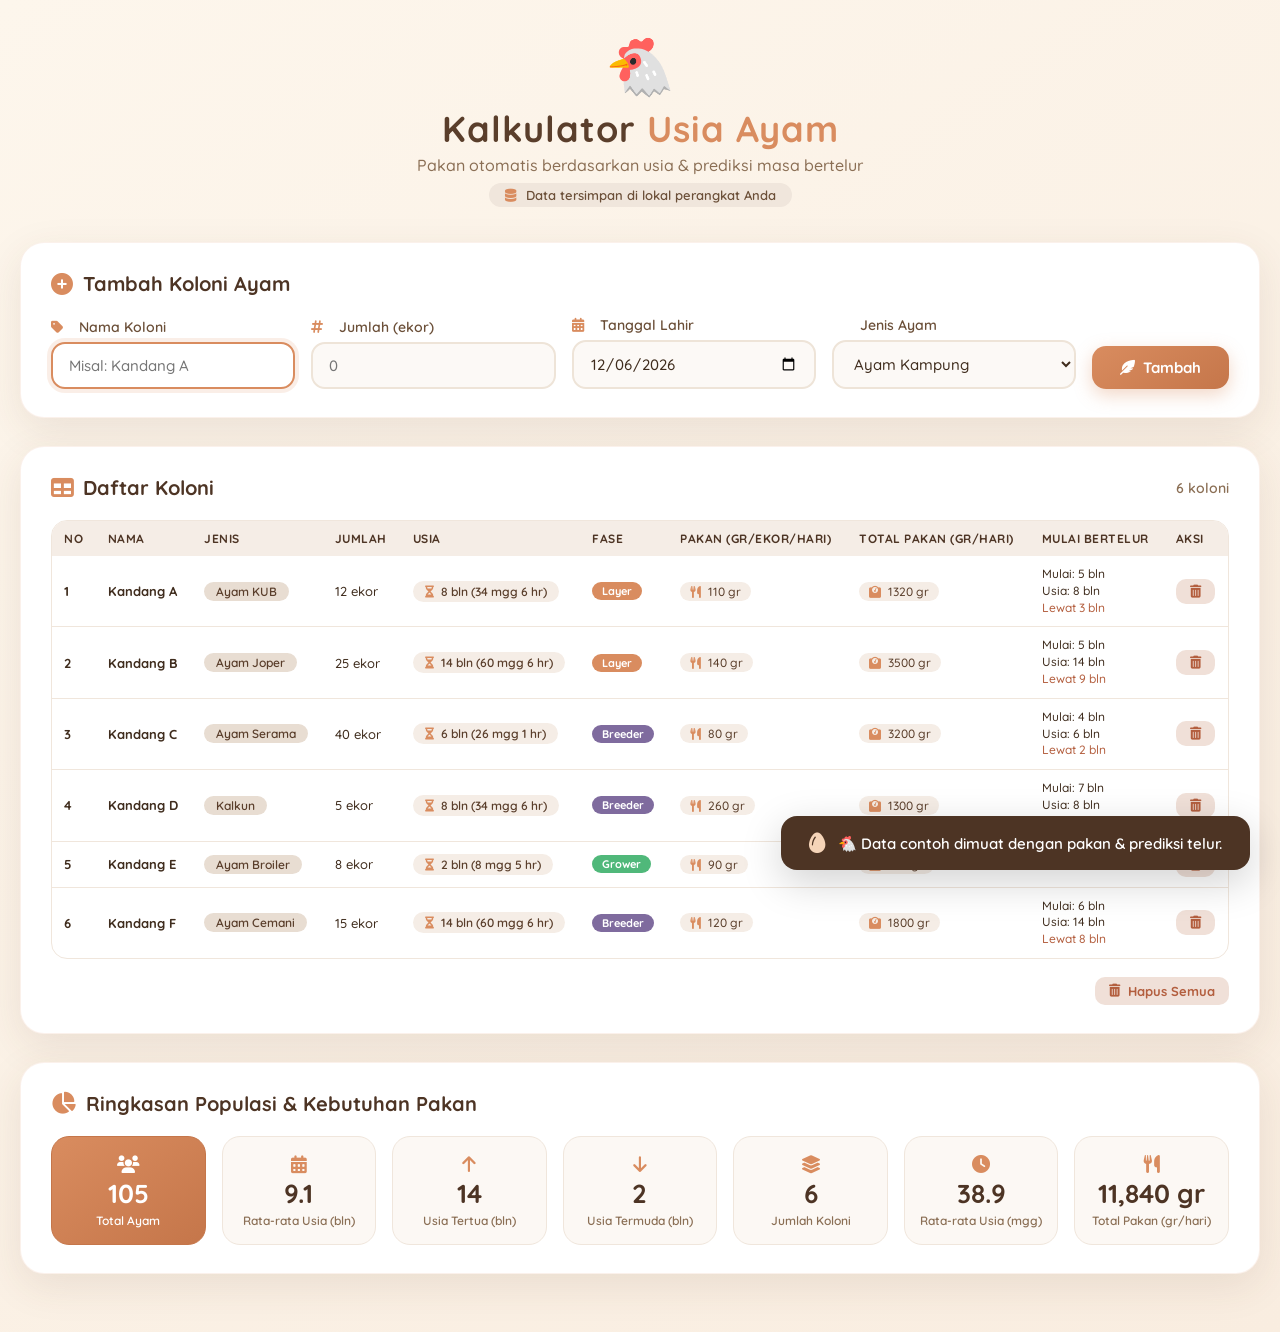
==== apps/chiken-age/index.html @ 086b3f08 "add Chiken Age" ====
<!DOCTYPE html>
<html lang="id">
<head>
    <meta charset="UTF-8" />
    <meta name="viewport" content="width=device-width, initial-scale=1.0" />
    <title>🐔 Kalkulator Usia Ayam + Pakan & Telur</title>

    <!-- Font Awesome Icons -->
    <link rel="stylesheet" href="https://cdnjs.cloudflare.com/ajax/libs/font-awesome/6.0.0-beta3/css/all.min.css" />

    <!-- Google Fonts -->
    <link href="https://fonts.googleapis.com/css2?family=Quicksand:wght@400;500;600;700&display=swap" rel="stylesheet" />

    <style>
        * {
            margin: 0;
            padding: 0;
            box-sizing: border-box;
        }

        body {
            font-family: 'Quicksand', sans-serif;
            background: linear-gradient(145deg, #fdf6ec 0%, #f9ede0 100%);
            min-height: 100vh;
            padding: 30px 20px;
            display: flex;
            justify-content: center;
            align-items: flex-start;
        }

        .app-container {
            max-width: 1400px;
            width: 100%;
        }

        .header {
            text-align: center;
            margin-bottom: 35px;
        }

        .header .icon-big {
            font-size: 56px;
            display: block;
            margin-bottom: 6px;
            animation: float 3s ease-in-out infinite;
        }

        @keyframes float {
            0%, 100% { transform: translateY(0); }
            50% { transform: translateY(-8px); }
        }

        .header h1 {
            font-size: 36px;
            font-weight: 700;
            color: #5a3e2b;
            letter-spacing: 1px;
        }

        .header h1 span {
            color: #d98c5f;
        }

        .header p {
            color: #8b6f55;
            font-size: 16px;
            font-weight: 500;
            margin-top: 4px;
        }

        .storage-badge {
            display: inline-block;
            margin-top: 8px;
            background: #f0e6dc;
            padding: 4px 16px;
            border-radius: 30px;
            font-size: 13px;
            font-weight: 600;
            color: #6b4f38;
        }

        .storage-badge i {
            margin-right: 6px;
            color: #d98c5f;
        }

        .card {
            background: #ffffff;
            border-radius: 24px;
            padding: 28px 30px;
            box-shadow: 0 12px 40px rgba(90, 62, 43, 0.10);
            margin-bottom: 28px;
            border: 1px solid rgba(217, 140, 95, 0.12);
        }

        .card-title {
            font-size: 20px;
            font-weight: 700;
            color: #4d3424;
            display: flex;
            align-items: center;
            gap: 10px;
            margin-bottom: 20px;
        }

        .card-title i {
            color: #d98c5f;
            font-size: 22px;
        }

        .form-grid {
            display: grid;
            grid-template-columns: 1fr 1fr 1fr 1fr auto;
            gap: 16px;
            align-items: end;
        }

        .form-group {
            display: flex;
            flex-direction: column;
            gap: 6px;
        }

        .form-group label {
            font-weight: 600;
            font-size: 14px;
            color: #6b4f38;
        }

        .form-group label i {
            margin-right: 6px;
            color: #d98c5f;
            width: 18px;
        }

        .form-group input,
        .form-group select {
            padding: 12px 16px;
            border-radius: 14px;
            border: 2px solid #eee4d8;
            background: #fcf9f6;
            font-size: 15px;
            font-family: 'Quicksand', sans-serif;
            font-weight: 500;
            color: #3f2c1d;
            transition: all 0.25s ease;
            width: 100%;
            outline: none;
        }

        .form-group input:focus,
        .form-group select:focus {
            border-color: #d98c5f;
            background: #ffffff;
            box-shadow: 0 0 0 4px rgba(217, 140, 95, 0.15);
        }

        .btn {
            padding: 12px 28px;
            border: none;
            border-radius: 14px;
            font-family: 'Quicksand', sans-serif;
            font-weight: 700;
            font-size: 15px;
            cursor: pointer;
            transition: all 0.25s ease;
            display: inline-flex;
            align-items: center;
            justify-content: center;
            gap: 8px;
            white-space: nowrap;
        }

        .btn-primary {
            background: linear-gradient(145deg, #d98c5f, #c5764a);
            color: #fff;
            box-shadow: 0 6px 18px rgba(217, 140, 95, 0.35);
        }

        .btn-primary:hover {
            transform: translateY(-2px);
            box-shadow: 0 10px 28px rgba(217, 140, 95, 0.40);
        }

        .btn-danger {
            background: #f0e0d8;
            color: #b35e3e;
        }

        .btn-danger:hover {
            background: #e8d0c4;
            transform: scale(1.03);
        }

        .btn-sm {
            padding: 6px 14px;
            font-size: 13px;
            border-radius: 10px;
        }

        .table-wrapper {
            overflow-x: auto;
            border-radius: 16px;
            border: 1px solid #f0e6dc;
        }

        table {
            width: 100%;
            border-collapse: collapse;
            font-size: 13px;
        }

        thead {
            background: #f5ede6;
        }

        thead th {
            padding: 10px 12px;
            text-align: left;
            font-weight: 700;
            color: #4d3424;
            font-size: 12px;
            letter-spacing: 0.5px;
            text-transform: uppercase;
        }

        thead th i {
            margin-right: 6px;
            color: #d98c5f;
        }

        tbody td {
            padding: 10px 12px;
            border-bottom: 1px solid #f0e6dc;
            color: #3f2c1d;
            font-weight: 500;
            vertical-align: middle;
        }

        tbody tr:last-child td {
            border-bottom: none;
        }

        tbody tr:hover {
            background: #fcf7f2;
        }

        .badge-age {
            display: inline-block;
            background: #f5ede6;
            padding: 3px 12px;
            border-radius: 30px;
            font-weight: 600;
            font-size: 12px;
            color: #5a3e2b;
        }

        .badge-age i {
            margin-right: 4px;
            color: #d98c5f;
        }

        .badge-type {
            display: inline-block;
            background: #e8ddd2;
            padding: 2px 12px;
            border-radius: 20px;
            font-weight: 600;
            font-size: 12px;
            color: #5a3e2b;
        }

        .info-badge {
            background: #f5ede6;
            padding: 2px 10px;
            border-radius: 20px;
            font-size: 12px;
            color: #5a3e2b;
            display: inline-block;
            white-space: nowrap;
        }

        .info-badge i {
            color: #d98c5f;
            margin-right: 4px;
        }

        .phase-badge {
            display: inline-block;
            padding: 2px 10px;
            border-radius: 20px;
            font-size: 11px;
            font-weight: 700;
            color: #fff;
        }

        .phase-starter { background: #4a90d9; }
        .phase-grower { background: #50b87a; }
        .phase-layer { background: #d98c5f; }
        .phase-finisher { background: #b35e3e; }
        .phase-breeder { background: #7f6b9e; }

        .empty-state {
            text-align: center;
            padding: 40px 20px;
        }

        .empty-state i {
            font-size: 56px;
            color: #dccfc4;
            margin-bottom: 12px;
        }

        .empty-state h3 {
            color: #6b4f38;
            font-weight: 600;
        }

        .empty-state p {
            color: #a58d7a;
            margin-top: 4px;
        }

        .action-btns {
            display: flex;
            gap: 8px;
            flex-wrap: wrap;
        }

        .summary-grid {
            display: grid;
            grid-template-columns: repeat(auto-fit, minmax(150px, 1fr));
            gap: 16px;
            margin-top: 6px;
        }

        .summary-item {
            background: #fcf8f4;
            border-radius: 18px;
            padding: 16px 14px;
            text-align: center;
            border: 1px solid #f0e6dc;
            transition: transform 0.2s ease;
        }

        .summary-item:hover {
            transform: translateY(-3px);
        }

        .summary-item .number {
            font-size: 26px;
            font-weight: 800;
            color: #4d3424;
            line-height: 1.2;
        }

        .summary-item .label {
            font-size: 12px;
            font-weight: 600;
            color: #8b6f55;
            margin-top: 4px;
        }

        .summary-item .icon {
            font-size: 18px;
            color: #d98c5f;
            display: block;
            margin-bottom: 2px;
        }

        .summary-item.highlight {
            background: linear-gradient(145deg, #d98c5f, #c5764a);
            border-color: #c5764a;
        }

        .summary-item.highlight .number,
        .summary-item.highlight .label,
        .summary-item.highlight .icon {
            color: #fff;
        }

        .toast {
            position: fixed;
            bottom: 30px;
            right: 30px;
            background: #4d3424;
            color: #fff;
            padding: 16px 28px;
            border-radius: 16px;
            font-weight: 600;
            font-size: 15px;
            box-shadow: 0 12px 40px rgba(0, 0, 0, 0.18);
            display: flex;
            align-items: center;
            gap: 12px;
            transform: translateY(80px);
            opacity: 0;
            transition: all 0.4s ease;
            z-index: 999;
        }

        .toast.show {
            transform: translateY(0);
            opacity: 1;
        }

        .toast i {
            font-size: 22px;
            color: #f5d4b8;
        }

        /* Responsive */
        @media (max-width: 992px) {
            .form-grid {
                grid-template-columns: 1fr 1fr 1fr;
            }
            .form-grid .btn {
                grid-column: span 3;
            }
        }

        @media (max-width: 720px) {
            .form-grid {
                grid-template-columns: 1fr 1fr;
            }
            .form-grid .btn {
                grid-column: span 2;
            }
            .header h1 {
                font-size: 28px;
            }
            .card {
                padding: 20px 18px;
            }
        }

        @media (max-width: 520px) {
            .form-grid {
                grid-template-columns: 1fr;
            }
            .form-grid .btn {
                grid-column: span 1;
            }
            .summary-grid {
                grid-template-columns: 1fr 1fr;
            }
            .header h1 {
                font-size: 24px;
            }
            table {
                font-size: 11px;
            }
            thead th,
            tbody td {
                padding: 6px 8px;
            }
        }
    </style>
</head>
<body>

    <div class="app-container">
        <div class="header">
            <span class="icon-big">🐔</span>
            <h1>Kalkulator <span>Usia Ayam</span></h1>
            <p>Pakan otomatis berdasarkan usia &amp; prediksi masa bertelur</p>
            <div class="storage-badge">
                <i class="fas fa-database"></i> Data tersimpan di lokal perangkat Anda
            </div>
        </div>

        <div class="card">
            <div class="card-title">
                <i class="fas fa-plus-circle"></i> Tambah Koloni Ayam
            </div>
            <form id="chickenForm" class="form-grid">
                <div class="form-group">
                    <label><i class="fas fa-tag"></i> Nama Koloni</label>
                    <input type="text" id="nameInput" placeholder="Misal: Kandang A" required />
                </div>
                <div class="form-group">
                    <label><i class="fas fa-hashtag"></i> Jumlah (ekor)</label>
                    <input type="number" id="qtyInput" placeholder="0" min="1" required />
                </div>
                <div class="form-group">
                    <label><i class="fas fa-calendar-alt"></i> Tanggal Lahir</label>
                    <input type="date" id="birthDateInput" required />
                </div>
                <div class="form-group">
                    <label><i class="fas fa-hen"></i> Jenis Ayam</label>
                    <select id="typeSelect" required></select>
                </div>
                <button type="submit" class="btn btn-primary">
                    <i class="fas fa-feather-alt"></i> Tambah
                </button>
            </form>
        </div>

        <div class="card">
            <div class="card-title">
                <i class="fas fa-table"></i> Daftar Koloni
                <span style="margin-left:auto;font-size:14px;font-weight:600;color:#8b6f55;" id="colonyCount">0 koloni</span>
            </div>
            <div class="table-wrapper">
                <table>
                    <thead>
                        <tr>
                            <th>No</th>
                            <th>Nama</th>
                            <th>Jenis</th>
                            <th>Jumlah</th>
                            <th>Usia</th>
                            <th>Fase</th>
                            <th>Pakan (gr/ekor/hari)</th>
                            <th>Total Pakan (gr/hari)</th>
                            <th>Mulai Bertelur</th>
                            <th>Aksi</th>
                        </tr>
                    </thead>
                    <tbody id="tableBody"></tbody>
                </table>
            </div>
            <div style="margin-top:18px;display:flex;justify-content:flex-end;">
                <button id="clearAllBtn" class="btn btn-danger btn-sm">
                    <i class="fas fa-trash-alt"></i> Hapus Semua
                </button>
            </div>
        </div>

        <div class="card">
            <div class="card-title">
                <i class="fas fa-chart-pie"></i> Ringkasan Populasi &amp; Kebutuhan Pakan
            </div>
            <div class="summary-grid" id="summaryGrid"></div>
        </div>
    </div>

    <div id="toast" class="toast">
        <i class="fas fa-check-circle"></i>
        <span id="toastMessage">Berhasil!</span>
    </div>

    <script>
        // ============================================================
        //  DATA JENIS AYAM dengan jadwal pakan berdasarkan usia (bulan)
        // ============================================================
        const chickenTypes = [{
            id: 'kampung',
            name: 'Ayam Kampung',
            startLaying: 6,
            feedSchedule: [
                { maxAge: 1, feed: 30, phase: 'Starter', phaseClass: 'starter' },
                { maxAge: 2, feed: 50, phase: 'Grower I', phaseClass: 'grower' },
                { maxAge: 4, feed: 70, phase: 'Grower II', phaseClass: 'grower' },
                { maxAge: Infinity, feed: 100, phase: 'Layer', phaseClass: 'layer' }
            ]
        }, {
            id: 'petelur',
            name: 'Ayam Petelur',
            startLaying: 5,
            feedSchedule: [
                { maxAge: 1, feed: 35, phase: 'Starter', phaseClass: 'starter' },
                { maxAge: 2, feed: 55, phase: 'Grower I', phaseClass: 'grower' },
                { maxAge: 4, feed: 80, phase: 'Grower II', phaseClass: 'grower' },
                { maxAge: Infinity, feed: 120, phase: 'Layer', phaseClass: 'layer' }
            ]
        }, {
            id: 'broiler',
            name: 'Ayam Broiler',
            startLaying: null,
            feedSchedule: [
                { maxAge: 1, feed: 50, phase: 'Starter', phaseClass: 'starter' },
                { maxAge: 2, feed: 90, phase: 'Grower', phaseClass: 'grower' },
                { maxAge: 3, feed: 130, phase: 'Finisher I', phaseClass: 'finisher' },
                { maxAge: Infinity, feed: 160, phase: 'Finisher II', phaseClass: 'finisher' }
            ]
        }, {
            id: 'arab',
            name: 'Ayam Arab',
            startLaying: 5,
            feedSchedule: [
                { maxAge: 1, feed: 30, phase: 'Starter', phaseClass: 'starter' },
                { maxAge: 2, feed: 50, phase: 'Grower I', phaseClass: 'grower' },
                { maxAge: 4, feed: 70, phase: 'Grower II', phaseClass: 'grower' },
                { maxAge: Infinity, feed: 110, phase: 'Layer', phaseClass: 'layer' }
            ]
        }, {
            id: 'bangkok',
            name: 'Ayam Bangkok',
            startLaying: 6,
            feedSchedule: [
                { maxAge: 1, feed: 35, phase: 'Starter', phaseClass: 'starter' },
                { maxAge: 2, feed: 60, phase: 'Grower I', phaseClass: 'grower' },
                { maxAge: 4, feed: 85, phase: 'Grower II', phaseClass: 'grower' },
                { maxAge: Infinity, feed: 130, phase: 'Breeder', phaseClass: 'breeder' }
            ]
        }, {
            id: 'kub',
            name: 'Ayam KUB',
            startLaying: 5,
            feedSchedule: [
                { maxAge: 1, feed: 30, phase: 'Starter', phaseClass: 'starter' },
                { maxAge: 2, feed: 50, phase: 'Grower I', phaseClass: 'grower' },
                { maxAge: 4, feed: 70, phase: 'Grower II', phaseClass: 'grower' },
                { maxAge: Infinity, feed: 110, phase: 'Layer', phaseClass: 'layer' }
            ]
        }, {
            id: 'joper',
            name: 'Ayam Joper',
            startLaying: 5,
            feedSchedule: [
                { maxAge: 1, feed: 45, phase: 'Starter', phaseClass: 'starter' },
                { maxAge: 2, feed: 75, phase: 'Grower I', phaseClass: 'grower' },
                { maxAge: 3, feed: 110, phase: 'Grower II', phaseClass: 'grower' },
                { maxAge: Infinity, feed: 140, phase: 'Layer', phaseClass: 'layer' }
            ]
        }, {
            id: 'serama',
            name: 'Ayam Serama',
            startLaying: 4,
            feedSchedule: [
                { maxAge: 1, feed: 20, phase: 'Starter', phaseClass: 'starter' },
                { maxAge: 2, feed: 35, phase: 'Grower I', phaseClass: 'grower' },
                { maxAge: 4, feed: 50, phase: 'Grower II', phaseClass: 'grower' },
                { maxAge: Infinity, feed: 80, phase: 'Breeder', phaseClass: 'breeder' }
            ]
        }, {
            id: 'kalkun',
            name: 'Kalkun',
            startLaying: 7,
            feedSchedule: [
                { maxAge: 1, feed: 60, phase: 'Starter', phaseClass: 'starter' },
                { maxAge: 2, feed: 100, phase: 'Grower I', phaseClass: 'grower' },
                { maxAge: 4, feed: 160, phase: 'Grower II', phaseClass: 'grower' },
                { maxAge: 6, feed: 220, phase: 'Finisher', phaseClass: 'finisher' },
                { maxAge: Infinity, feed: 260, phase: 'Breeder', phaseClass: 'breeder' }
            ]
        }, {
            id: 'cemani',
            name: 'Ayam Cemani',
            startLaying: 6,
            feedSchedule: [
                { maxAge: 1, feed: 35, phase: 'Starter', phaseClass: 'starter' },
                { maxAge: 2, feed: 55, phase: 'Grower I', phaseClass: 'grower' },
                { maxAge: 4, feed: 80, phase: 'Grower II', phaseClass: 'grower' },
                { maxAge: Infinity, feed: 120, phase: 'Breeder', phaseClass: 'breeder' }
            ]
        }, {
            id: 'ketawa',
            name: 'Ayam Ketawa',
            startLaying: 6,
            feedSchedule: [
                { maxAge: 1, feed: 30, phase: 'Starter', phaseClass: 'starter' },
                { maxAge: 2, feed: 50, phase: 'Grower I', phaseClass: 'grower' },
                { maxAge: 4, feed: 70, phase: 'Grower II', phaseClass: 'grower' },
                { maxAge: Infinity, feed: 100, phase: 'Layer', phaseClass: 'layer' }
            ]
        }, {
            id: 'poland',
            name: 'Ayam Poland',
            startLaying: 5,
            feedSchedule: [
                { maxAge: 1, feed: 30, phase: 'Starter', phaseClass: 'starter' },
                { maxAge: 2, feed: 50, phase: 'Grower I', phaseClass: 'grower' },
                { maxAge: 4, feed: 70, phase: 'Grower II', phaseClass: 'grower' },
                { maxAge: Infinity, feed: 110, phase: 'Layer', phaseClass: 'layer' }
            ]
        }, {
            id: 'brahma',
            name: 'Ayam Brahma',
            startLaying: 6,
            feedSchedule: [
                { maxAge: 1, feed: 40, phase: 'Starter', phaseClass: 'starter' },
                { maxAge: 2, feed: 70, phase: 'Grower I', phaseClass: 'grower' },
                { maxAge: 4, feed: 110, phase: 'Grower II', phaseClass: 'grower' },
                { maxAge: Infinity, feed: 180, phase: 'Breeder', phaseClass: 'breeder' }
            ]
        }, {
            id: 'cochin',
            name: 'Ayam Cochin',
            startLaying: 6,
            feedSchedule: [
                { maxAge: 1, feed: 40, phase: 'Starter', phaseClass: 'starter' },
                { maxAge: 2, feed: 65, phase: 'Grower I', phaseClass: 'grower' },
                { maxAge: 4, feed: 100, phase: 'Grower II', phaseClass: 'grower' },
                { maxAge: Infinity, feed: 160, phase: 'Breeder', phaseClass: 'breeder' }
            ]
        }, {
            id: 'sussex',
            name: 'Ayam Sussex',
            startLaying: 5,
            feedSchedule: [
                { maxAge: 1, feed: 35, phase: 'Starter', phaseClass: 'starter' },
                { maxAge: 2, feed: 55, phase: 'Grower I', phaseClass: 'grower' },
                { maxAge: 4, feed: 80, phase: 'Grower II', phaseClass: 'grower' },
                { maxAge: Infinity, feed: 130, phase: 'Layer', phaseClass: 'layer' }
            ]
        }];

        // ============================================================
        //  FUNGSI PAKAN BERDASARKAN USIA
        // ============================================================
        function getFeedForAge(typeId, ageMonths) {
            const type = chickenTypes.find(t => t.id === typeId);
            if (!type) return { feed: 0, phase: '-', phaseClass: 'starter' };
            const schedule = type.feedSchedule;
            for (const stage of schedule) {
                if (ageMonths <= stage.maxAge) {
                    return { feed: stage.feed, phase: stage.phase, phaseClass: stage.phaseClass };
                }
            }
            const last = schedule[schedule.length - 1];
            return { feed: last.feed, phase: last.phase, phaseClass: last.phaseClass };
        }

        // ============================================================
        //  DATA UTAMA
        // ============================================================
        let chickens = [];
        let nextId = 1;
        const STORAGE_KEY = 'chickenData';

        const form = document.getElementById('chickenForm');
        const nameInput = document.getElementById('nameInput');
        const qtyInput = document.getElementById('qtyInput');
        const birthDateInput = document.getElementById('birthDateInput');
        const typeSelect = document.getElementById('typeSelect');
        const tableBody = document.getElementById('tableBody');
        const colonyCount = document.getElementById('colonyCount');
        const summaryGrid = document.getElementById('summaryGrid');
        const clearAllBtn = document.getElementById('clearAllBtn');
        const toast = document.getElementById('toast');
        const toastMessage = document.getElementById('toastMessage');
        let toastTimer = null;

        function saveData() {
            localStorage.setItem(STORAGE_KEY, JSON.stringify({ chickens, nextId }));
        }

        function loadData() {
            const stored = localStorage.getItem(STORAGE_KEY);
            if (stored) {
                try {
                    const parsed = JSON.parse(stored);
                    chickens = parsed.chickens || [];
                    nextId = parsed.nextId || 1;
                    return true;
                } catch (e) { return false; }
            }
            return false;
        }

        function calculateAge(birthDate) {
            const now = new Date();
            const birth = new Date(birthDate);
            birth.setHours(0, 0, 0, 0);
            const today = new Date(now.getFullYear(), now.getMonth(), now.getDate());
            let years = today.getFullYear() - birth.getFullYear();
            let months = today.getMonth() - birth.getMonth();
            let days = today.getDate() - birth.getDate();
            if (days < 0) { months--; const prevMonth = new Date(today.getFullYear(), today.getMonth() - 1, birth.getDate());
                days = Math.floor((today - prevMonth) / (1000 * 60 * 60 * 24)); }
            if (months < 0) { years--; months += 12; }
            const totalMonths = years * 12 + months;
            const totalDays = Math.floor((today - birth) / (1000 * 60 * 60 * 24));
            const weeks = Math.floor(totalDays / 7);
            const remainingDays = totalDays % 7;
            return {
                years,
                months,
                days,
                totalMonths,
                weeks,
                remainingDays,
                totalDays,
                display: `${totalMonths} bln (${weeks} mgg${remainingDays > 0 ? ` ${remainingDays} hr` : ''})`
            };
        }

        // ============================================================
        //  RENDER
        // ============================================================
        function render() {
            if (chickens.length === 0) {
                tableBody.innerHTML = `
                    <tr>
                        <td colspan="10">
                            <div class="empty-state">
                                <i class="fas fa-egg"></i>
                                <h3>Belum ada data koloni</h3>
                                <p>Tambahkan koloni ayam pertama Anda!</p>
                            </div>
                        </td>
                    </tr>
                `;
            } else {
                let html = '';
                chickens.forEach((c, idx) => {
                    const age = calculateAge(c.birthDate);
                    const type = chickenTypes.find(t => t.id === c.typeId) || chickenTypes[0];
                    const feedInfo = getFeedForAge(c.typeId, age.totalMonths);
                    const feedPerEkor = feedInfo.feed;
                    const totalFeed = feedPerEkor * c.qty;

                    // Informasi bertelur
                    let layingInfo = '';
                    if (type.startLaying !== null) {
                        const diff = type.startLaying - age.totalMonths;
                        if (diff > 0) {
                            layingInfo = `Mulai: ${type.startLaying} bln<br>Usia: ${age.totalMonths} bln<br><strong>${diff} bln lagi</strong>`;
                        } else if (diff === 0) {
                            layingInfo = `Mulai: ${type.startLaying} bln<br>Usia: ${age.totalMonths} bln<br><span style="color:#50b87a;">✅ Sudah bertelur</span>`;
                        } else {
                            layingInfo = `Mulai: ${type.startLaying} bln<br>Usia: ${age.totalMonths} bln<br><span style="color:#b35e3e;">Lewat ${Math.abs(diff)} bln</span>`;
                        }
                    } else {
                        layingInfo = 'Tidak bertelur';
                    }

                    html += `
                        <tr>
                            <td><strong>${idx + 1}</strong></td>
                            <td><strong>${escapeHtml(c.name)}</strong></td>
                            <td><span class="badge-type">${type.name}</span></td>
                            <td>${c.qty} ekor</td>
                            <td><span class="badge-age"><i class="fas fa-hourglass-half"></i> ${age.display}</span></td>
                            <td><span class="phase-badge phase-${feedInfo.phaseClass}">${feedInfo.phase}</span></td>
                            <td><span class="info-badge"><i class="fas fa-utensils"></i> ${feedPerEkor} gr</span></td>
                            <td><span class="info-badge"><i class="fas fa-weight"></i> ${totalFeed} gr</span></td>
                            <td style="font-size:12px; line-height:1.4;">${layingInfo}</td>
                            <td>
                                <div class="action-btns">
                                    <button class="btn btn-danger btn-sm" onclick="deleteChicken(${c.id})">
                                        <i class="fas fa-trash-alt"></i>
                                    </button>
                                </div>
                            </td>
                        </tr>
                    `;
                });
                tableBody.innerHTML = html;
            }

            colonyCount.textContent = `${chickens.length} koloni`;
            renderSummary();

            form.reset();
            typeSelect.value = 'kampung';
            const todayStr = new Date().toISOString().split('T')[0];
            birthDateInput.value = todayStr;
            nameInput.focus();
        }

        // ============================================================
        //  SUMMARY
        // ============================================================
        function renderSummary() {
            const totalChickens = chickens.reduce((sum, c) => sum + c.qty, 0);
            let totalAgeMonths = 0;
            let allAges = [];
            chickens.forEach(c => {
                const age = calculateAge(c.birthDate);
                const ageMonths = age.totalMonths;
                totalAgeMonths += ageMonths * c.qty;
                allAges.push(ageMonths);
            });
            const avgAge = totalChickens > 0 ? (totalAgeMonths / totalChickens) : 0;
            const oldest = allAges.length > 0 ? Math.max(...allAges) : 0;
            const youngest = allAges.length > 0 ? Math.min(...allAges) : 0;
            let totalWeeks = 0;
            chickens.forEach(c => {
                const age = calculateAge(c.birthDate);
                totalWeeks += age.weeks * c.qty;
            });
            const avgWeeks = totalChickens > 0 ? (totalWeeks / totalChickens) : 0;

            let totalFeed = 0;
            chickens.forEach(c => {
                const age = calculateAge(c.birthDate);
                const feedInfo = getFeedForAge(c.typeId, age.totalMonths);
                totalFeed += feedInfo.feed * c.qty;
            });

            summaryGrid.innerHTML = `
                <div class="summary-item highlight">
                    <span class="icon"><i class="fas fa-users"></i></span>
                    <div class="number">${totalChickens}</div>
                    <div class="label">Total Ayam</div>
                </div>
                <div class="summary-item">
                    <span class="icon"><i class="fas fa-calendar-alt"></i></span>
                    <div class="number">${avgAge.toFixed(1)}</div>
                    <div class="label">Rata-rata Usia (bln)</div>
                </div>
                <div class="summary-item">
                    <span class="icon"><i class="fas fa-arrow-up"></i></span>
                    <div class="number">${oldest}</div>
                    <div class="label">Usia Tertua (bln)</div>
                </div>
                <div class="summary-item">
                    <span class="icon"><i class="fas fa-arrow-down"></i></span>
                    <div class="number">${youngest}</div>
                    <div class="label">Usia Termuda (bln)</div>
                </div>
                <div class="summary-item">
                    <span class="icon"><i class="fas fa-layer-group"></i></span>
                    <div class="number">${chickens.length}</div>
                    <div class="label">Jumlah Koloni</div>
                </div>
                <div class="summary-item">
                    <span class="icon"><i class="fas fa-clock"></i></span>
                    <div class="number">${avgWeeks.toFixed(1)}</div>
                    <div class="label">Rata-rata Usia (mgg)</div>
                </div>
                <div class="summary-item">
                    <span class="icon"><i class="fas fa-utensils"></i></span>
                    <div class="number">${totalFeed.toLocaleString()} gr</div>
                    <div class="label">Total Pakan (gr/hari)</div>
                </div>
            `;
        }

        // ============================================================
        //  CRUD
        // ============================================================
        function addChicken(name, qty, birthDate, typeId) {
            chickens.push({
                id: nextId++,
                name: name.trim(),
                qty: parseInt(qty, 10),
                birthDate: birthDate,
                typeId: typeId,
            });
            saveData();
            render();
            showToast(`✅ "${name.trim()}" berhasil ditambahkan!`, 'fa-check-circle');
        }

        function deleteChicken(id) {
            const index = chickens.findIndex(c => c.id === id);
            if (index !== -1) {
                const removed = chickens[index];
                chickens.splice(index, 1);
                saveData();
                render();
                showToast(`🗑️ "${removed.name}" dihapus`, 'fa-trash-alt');
            }
        }

        function clearAll() {
            if (chickens.length === 0) {
                showToast('ℹ️ Tidak ada data untuk dihapus', 'fa-info-circle');
                return;
            }
            if (confirm('⚠️ Yakin ingin menghapus SEMUA data koloni?')) {
                chickens = [];
                nextId = 1;
                saveData();
                render();
                showToast('🧹 Semua data telah dihapus', 'fa-broom');
            }
        }

        function escapeHtml(str) {
            const div = document.createElement('div');
            div.textContent = str;
            return div.innerHTML;
        }

        function showToast(msg, icon = 'fa-check-circle') {
            toastMessage.textContent = msg;
            toast.querySelector('i').className = `fas ${icon}`;
            toast.classList.add('show');
            clearTimeout(toastTimer);
            toastTimer = setTimeout(() => {
                toast.classList.remove('show');
            }, 2800);
        }

        // ============================================================
        //  INIT SELECT
        // ============================================================
        function populateTypeSelect() {
            typeSelect.innerHTML = '';
            chickenTypes.forEach(type => {
                const opt = document.createElement('option');
                opt.value = type.id;
                opt.textContent = type.name;
                typeSelect.appendChild(opt);
            });
        }

        // ============================================================
        //  EVENT LISTENERS
        // ============================================================
        form.addEventListener('submit', (e) => {
            e.preventDefault();
            const name = nameInput.value.trim();
            const qty = qtyInput.value.trim();
            const birthDate = birthDateInput.value;
            const typeId = typeSelect.value;

            if (!name) { showToast('⚠️ Nama koloni harus diisi!', 'fa-exclamation-triangle');
                nameInput.focus(); return; }
            if (!qty || parseInt(qty, 10) < 1) { showToast('⚠️ Jumlah ayam minimal 1 ekor!', 'fa-exclamation-triangle');
                qtyInput.focus(); return; }
            if (!birthDate) { showToast('⚠️ Pilih tanggal lahir!', 'fa-exclamation-triangle');
                birthDateInput.focus(); return; }

            const today = new Date();
            today.setHours(0, 0, 0, 0);
            const birth = new Date(birthDate);
            birth.setHours(0, 0, 0, 0);
            if (birth > today) { showToast('⚠️ Tanggal lahir tidak boleh di masa depan!', 'fa-exclamation-triangle');
                birthDateInput.focus(); return; }

            addChicken(name, qty, birthDate, typeId);
        });

        clearAllBtn.addEventListener('click', clearAll);

        document.addEventListener('keydown', (e) => {
            if (e.key === 'Escape') {
                form.reset();
                nameInput.focus();
                showToast('🧽 Form dibersihkan', 'fa-eraser');
            }
        });

        // ============================================================
        //  INIT
        // ============================================================
        (function init() {
            populateTypeSelect();
            const hasData = loadData();

            if (!hasData || chickens.length === 0) {
                const today = new Date();
                const d1 = new Date(today); d1.setMonth(today.getMonth() - 8);
                const d2 = new Date(today); d2.setMonth(today.getMonth() - 14);
                const d3 = new Date(today); d3.setMonth(today.getMonth() - 6);
                const d4 = new Date(today); d4.setMonth(today.getMonth() - 2);

                const sampleData = [
                    { name: 'Kandang A', qty: 12, birthDate: d1, typeId: 'kub' },
                    { name: 'Kandang B', qty: 25, birthDate: d2, typeId: 'joper' },
                    { name: 'Kandang C', qty: 40, birthDate: d3, typeId: 'serama' },
                    { name: 'Kandang D', qty: 5, birthDate: d1, typeId: 'kalkun' },
                    { name: 'Kandang E', qty: 8, birthDate: d4, typeId: 'broiler' },
                    { name: 'Kandang F', qty: 15, birthDate: d2, typeId: 'cemani' },
                ];

                sampleData.forEach(d => {
                    const dateStr = d.birthDate.toISOString().split('T')[0];
                    chickens.push({
                        id: nextId++,
                        name: d.name,
                        qty: d.qty,
                        birthDate: dateStr,
                        typeId: d.typeId,
                    });
                });
                saveData();
                showToast('🐔 Data contoh dimuat dengan pakan & prediksi telur.', 'fa-egg');
            } else {
                showToast('📂 Data berhasil dimuat dari penyimpanan lokal.', 'fa-database');
            }

            const todayStr = new Date().toISOString().split('T')[0];
            birthDateInput.value = todayStr;
            typeSelect.value = 'kampung';
            render();
        })();
    </script>
</body>
</html>
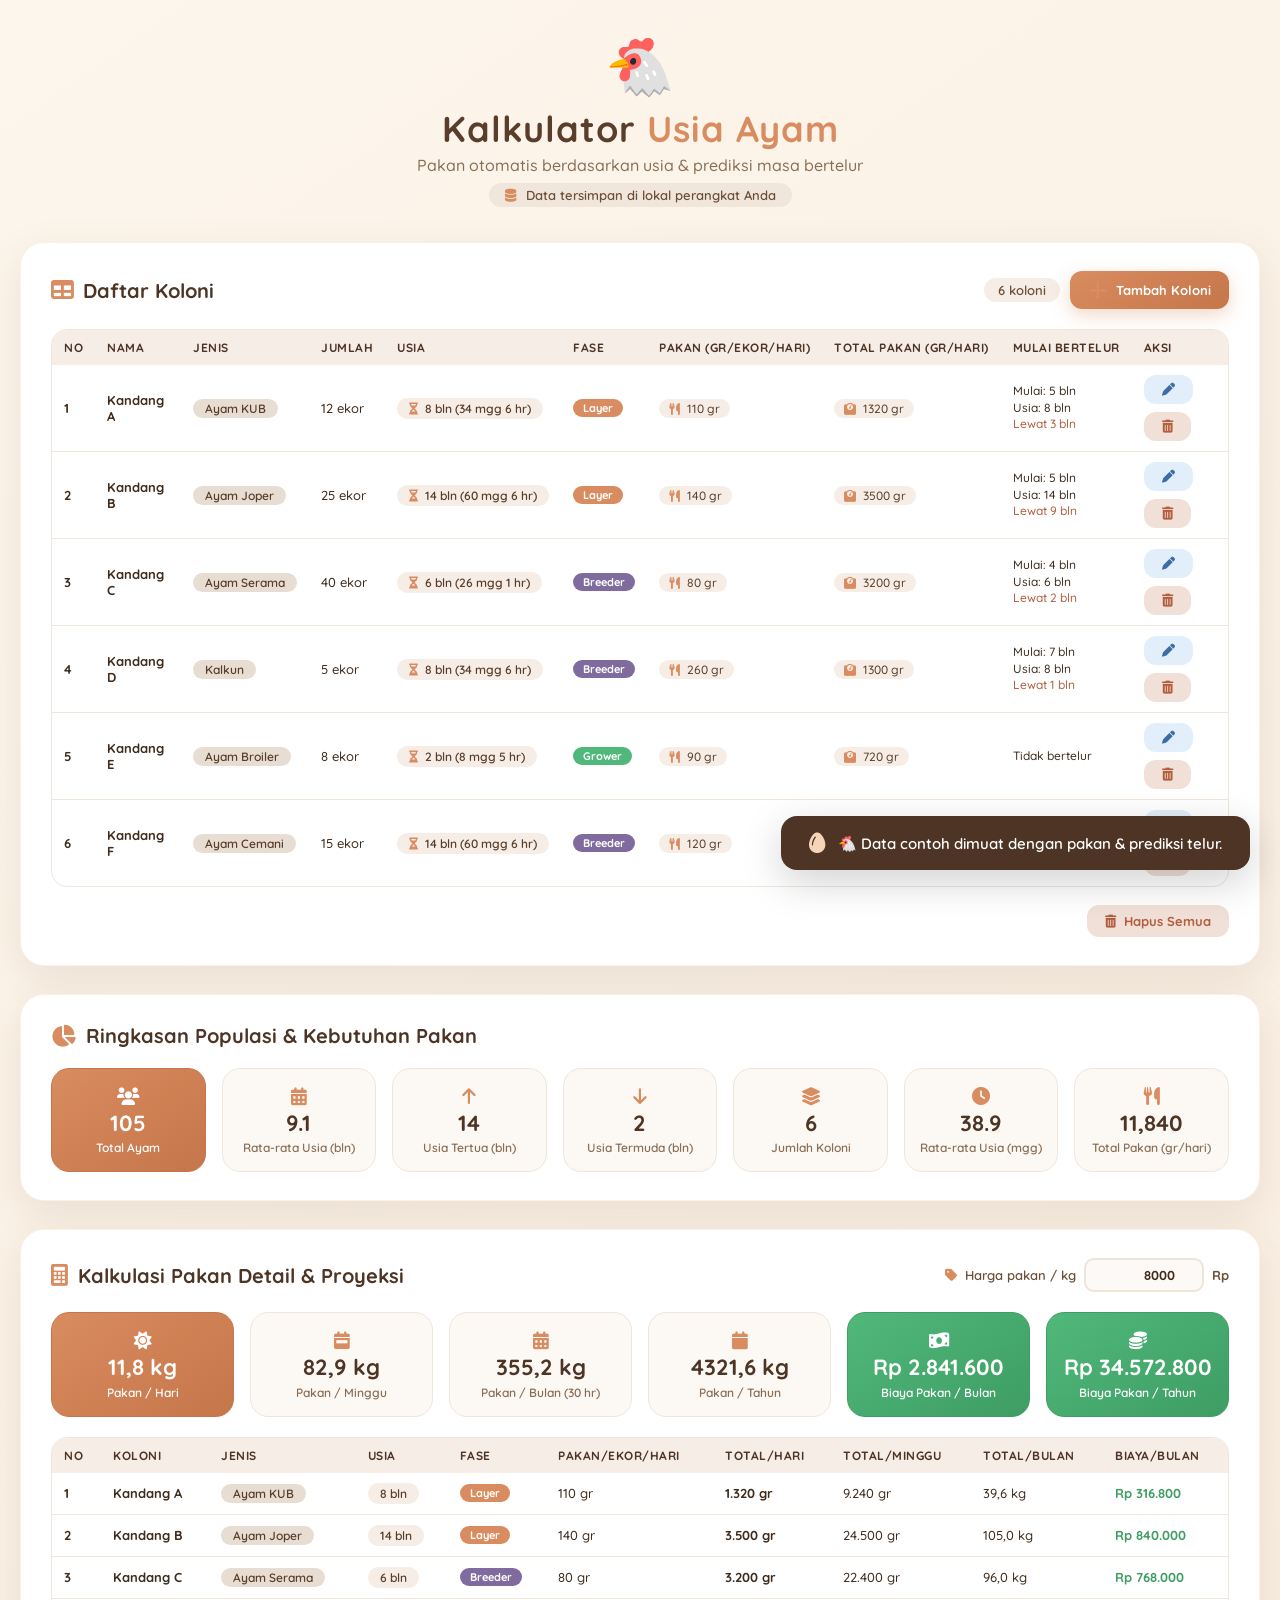
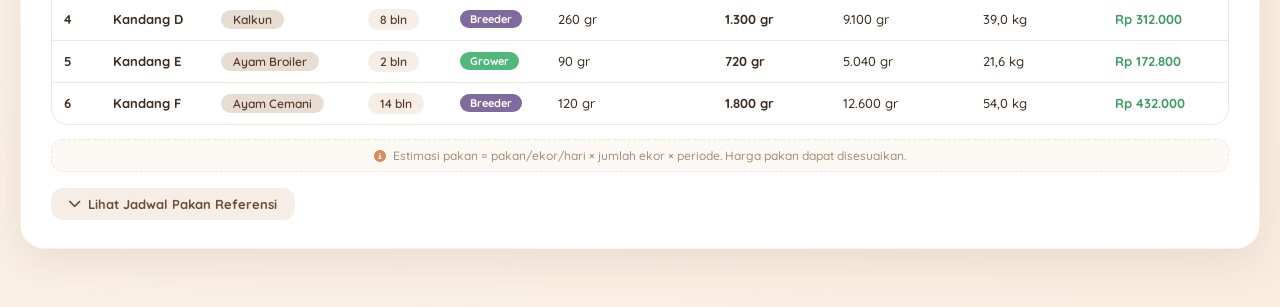
==== commit d781f6d3: "add edit fiture on chiken-age" ====
--- a/apps/chiken-age/index.html
+++ b/apps/chiken-age/index.html
@@ -101,6 +101,7 @@
             align-items: center;
             gap: 10px;
             margin-bottom: 20px;
+            flex-wrap: wrap;
         }
 
         .card-title i {
@@ -108,11 +109,21 @@
             font-size: 22px;
         }
 
+        .count-badge {
+            font-size: 13px;
+            font-weight: 600;
+            color: #6b4f38;
+            background: #f5ede6;
+            padding: 4px 14px;
+            border-radius: 30px;
+            margin-left: auto;
+        }
+
+        /* ============ FORM ============ */
         .form-grid {
             display: grid;
-            grid-template-columns: 1fr 1fr 1fr 1fr auto;
+            grid-template-columns: 1fr 1fr;
             gap: 16px;
-            align-items: end;
         }
 
         .form-group {
@@ -155,6 +166,7 @@
             box-shadow: 0 0 0 4px rgba(217, 140, 95, 0.15);
         }
 
+        /* ============ BUTTONS ============ */
         .btn {
             padding: 12px 28px;
             border: none;
@@ -182,6 +194,15 @@
             box-shadow: 0 10px 28px rgba(217, 140, 95, 0.40);
         }
 
+        .btn-ghost {
+            background: #f5ede6;
+            color: #6b4f38;
+        }
+
+        .btn-ghost:hover {
+            background: #ece0d5;
+        }
+
         .btn-danger {
             background: #f0e0d8;
             color: #b35e3e;
@@ -192,12 +213,202 @@
             transform: scale(1.03);
         }
 
+        .btn-edit {
+            background: #e3eefb;
+            color: #3b6ea5;
+        }
+
+        .btn-edit:hover {
+            background: #d0e2f5;
+            transform: scale(1.03);
+        }
+
         .btn-sm {
-            padding: 6px 14px;
+            padding: 8px 18px;
             font-size: 13px;
+            border-radius: 12px;
+        }
+
+        /* ============ FEED PRICE INPUT ============ */
+        .feed-price-wrapper {
+            display: flex;
+            align-items: center;
+            gap: 8px;
+            margin-left: auto;
+            flex-wrap: wrap;
+        }
+
+        .feed-price-wrapper label {
+            font-size: 13px;
+            font-weight: 600;
+            color: #6b4f38;
+            white-space: nowrap;
+        }
+
+        .feed-price-wrapper label i {
+            color: #d98c5f;
+            margin-right: 4px;
+            font-size: 14px;
+        }
+
+        .feed-price-wrapper input {
+            width: 120px;
+            padding: 7px 12px;
             border-radius: 10px;
-        }
-
+            border: 2px solid #eee4d8;
+            background: #fcf9f6;
+            font-family: 'Quicksand', sans-serif;
+            font-weight: 700;
+            color: #3f2c1d;
+            outline: none;
+            font-size: 13px;
+            transition: all 0.25s ease;
+            text-align: right;
+        }
+
+        .feed-price-wrapper input:focus {
+            border-color: #d98c5f;
+            background: #fff;
+            box-shadow: 0 0 0 3px rgba(217, 140, 95, 0.12);
+        }
+
+        .feed-price-wrapper span {
+            font-size: 13px;
+            font-weight: 700;
+            color: #6b4f38;
+        }
+
+        /* ============ MODAL ============ */
+        .modal-overlay {
+            position: fixed;
+            inset: 0;
+            background: rgba(77, 52, 36, 0.45);
+            backdrop-filter: blur(4px);
+            -webkit-backdrop-filter: blur(4px);
+            display: flex;
+            align-items: center;
+            justify-content: center;
+            padding: 20px;
+            opacity: 0;
+            visibility: hidden;
+            transition: opacity 0.3s ease, visibility 0.3s ease;
+            z-index: 900;
+            overflow-y: auto;
+        }
+
+        .modal-overlay.show {
+            opacity: 1;
+            visibility: visible;
+        }
+
+        .modal {
+            background: #ffffff;
+            border-radius: 26px;
+            padding: 28px 30px 26px;
+            width: 100%;
+            max-width: 640px;
+            box-shadow: 0 28px 70px rgba(90, 62, 43, 0.30);
+            border: 1px solid rgba(217, 140, 95, 0.14);
+            transform: translateY(24px) scale(0.96);
+            transition: transform 0.32s cubic-bezier(0.34, 1.4, 0.64, 1);
+            max-height: 92vh;
+            overflow-y: auto;
+            margin: auto;
+        }
+
+        .modal-overlay.show .modal {
+            transform: translateY(0) scale(1);
+        }
+
+        .modal-header {
+            display: flex;
+            align-items: center;
+            gap: 12px;
+            margin-bottom: 22px;
+        }
+
+        .modal-header .modal-icon {
+            width: 46px;
+            height: 46px;
+            border-radius: 15px;
+            background: linear-gradient(145deg, #d98c5f, #c5764a);
+            color: #fff;
+            display: flex;
+            align-items: center;
+            justify-content: center;
+            font-size: 20px;
+            box-shadow: 0 6px 18px rgba(217, 140, 95, 0.35);
+            flex-shrink: 0;
+            transition: background 0.3s ease, box-shadow 0.3s ease;
+        }
+
+        .modal-header .modal-icon.edit-mode {
+            background: linear-gradient(145deg, #3b6ea5, #2e5a8a);
+            box-shadow: 0 6px 18px rgba(59, 110, 165, 0.35);
+        }
+
+        .modal-header h2 {
+            font-size: 20px;
+            font-weight: 700;
+            color: #4d3424;
+            line-height: 1.2;
+        }
+
+        .modal-header p {
+            font-size: 13px;
+            font-weight: 500;
+            color: #a58d7a;
+            margin-top: 2px;
+        }
+
+        .modal-close {
+            margin-left: auto;
+            width: 38px;
+            height: 38px;
+            border-radius: 50%;
+            border: none;
+            background: #f5ede6;
+            color: #8b6f55;
+            font-size: 15px;
+            cursor: pointer;
+            transition: all 0.25s ease;
+            display: flex;
+            align-items: center;
+            justify-content: center;
+            flex-shrink: 0;
+        }
+
+        .modal-close:hover {
+            background: #e8d0c4;
+            color: #b35e3e;
+            transform: rotate(90deg);
+        }
+
+        .modal-actions {
+            display: flex;
+            gap: 12px;
+            justify-content: flex-end;
+            margin-top: 24px;
+            padding-top: 20px;
+            border-top: 1px solid #f0e6dc;
+        }
+
+        .modal-actions .btn {
+            min-width: 120px;
+        }
+
+        .btn-save {
+            background: linear-gradient(145deg, #3b6ea5, #2e5a8a);
+            color: #fff;
+            box-shadow: 0 6px 18px rgba(59, 110, 165, 0.35);
+        }
+
+        .btn-save:hover {
+            transform: translateY(-2px);
+            box-shadow: 0 10px 28px rgba(59, 110, 165, 0.40);
+        }
+
+        /* ============ TABLE ============ */
         .table-wrapper {
             overflow-x: auto;
             border-radius: 16px;
@@ -222,6 +433,7 @@
             font-size: 12px;
             letter-spacing: 0.5px;
             text-transform: uppercase;
+            white-space: nowrap;
         }
 
         thead th i {
@@ -253,6 +465,7 @@
             font-weight: 600;
             font-size: 12px;
             color: #5a3e2b;
+            white-space: nowrap;
         }
 
         .badge-age i {
@@ -268,6 +481,7 @@
             font-weight: 600;
             font-size: 12px;
             color: #5a3e2b;
+            white-space: nowrap;
         }
 
         .info-badge {
@@ -292,6 +506,7 @@
             font-size: 11px;
             font-weight: 700;
             color: #fff;
+            white-space: nowrap;
         }
 
         .phase-starter { background: #4a90d9; }
@@ -327,6 +542,38 @@
             flex-wrap: wrap;
         }
 
+        .card-footer {
+            margin-top: 18px;
+            display: flex;
+            justify-content: flex-end;
+        }
+
+        .feed-note {
+            margin-top: 14px;
+            font-size: 12px;
+            font-weight: 500;
+            color: #a58d7a;
+            text-align: center;
+            padding: 8px 12px;
+            background: #fcf8f4;
+            border-radius: 12px;
+            border: 1px dashed #f0e6dc;
+        }
+
+        .feed-note i {
+            color: #d98c5f;
+            margin-right: 4px;
+        }
+
+        .schedule-toggle {
+            margin-top: 16px;
+        }
+
+        .schedule-toggle i {
+            transition: transform 0.3s ease;
+        }
+
+        /* ============ SUMMARY ============ */
         .summary-grid {
             display: grid;
             grid-template-columns: repeat(auto-fit, minmax(150px, 1fr));
@@ -348,7 +595,7 @@
         }
 
         .summary-item .number {
-            font-size: 26px;
+            font-size: 22px;
             font-weight: 800;
             color: #4d3424;
             line-height: 1.2;
@@ -379,6 +626,18 @@
             color: #fff;
         }
 
+        .summary-item.cost {
+            background: linear-gradient(145deg, #50b87a, #3e9d63);
+            border-color: #3e9d63;
+        }
+
+        .summary-item.cost .number,
+        .summary-item.cost .label,
+        .summary-item.cost .icon {
+            color: #fff;
+        }
+
+        /* ============ TOAST ============ */
         .toast {
             position: fixed;
             bottom: 30px;
@@ -397,6 +656,7 @@
             opacity: 0;
             transition: all 0.4s ease;
             z-index: 999;
+            max-width: calc(100vw - 40px);
         }
 
         .toast.show {
@@ -409,37 +669,36 @@
             color: #f5d4b8;
         }
 
-        /* Responsive */
+        /* ============ RESPONSIVE ============ */
         @media (max-width: 992px) {
-            .form-grid {
-                grid-template-columns: 1fr 1fr 1fr;
-            }
-            .form-grid .btn {
-                grid-column: span 3;
+            .feed-price-wrapper {
+                margin-left: 0;
+                width: 100%;
             }
         }
 
         @media (max-width: 720px) {
-            .form-grid {
-                grid-template-columns: 1fr 1fr;
-            }
-            .form-grid .btn {
-                grid-column: span 2;
-            }
             .header h1 {
                 font-size: 28px;
             }
             .card {
                 padding: 20px 18px;
             }
+            .modal {
+                padding: 22px 20px;
+            }
+            .count-badge {
+                order: 3;
+                margin-left: 0;
+            }
         }
 
         @media (max-width: 520px) {
+            body {
+                padding: 20px 12px;
+            }
             .form-grid {
                 grid-template-columns: 1fr;
-            }
-            .form-grid .btn {
-                grid-column: span 1;
             }
             .summary-grid {
                 grid-template-columns: 1fr 1fr;
@@ -453,6 +712,29 @@
             thead th,
             tbody td {
                 padding: 6px 8px;
+            }
+            .modal-actions {
+                flex-direction: column-reverse;
+            }
+            .modal-actions .btn {
+                width: 100%;
+            }
+            .toast {
+                left: 20px;
+                right: 20px;
+                bottom: 20px;
+                font-size: 14px;
+                padding: 14px 20px;
+            }
+            .feed-price-wrapper {
+                flex-wrap: wrap;
+            }
+            .feed-price-wrapper input {
+                width: 100%;
+                flex: 1 1 80px;
+            }
+            .summary-item .number {
+                font-size: 18px;
             }
         }
     </style>
@@ -469,38 +751,16 @@
             </div>
         </div>
 
-        <div class="card">
-            <div class="card-title">
-                <i class="fas fa-plus-circle"></i> Tambah Koloni Ayam
-            </div>
-            <form id="chickenForm" class="form-grid">
-                <div class="form-group">
-                    <label><i class="fas fa-tag"></i> Nama Koloni</label>
-                    <input type="text" id="nameInput" placeholder="Misal: Kandang A" required />
-                </div>
-                <div class="form-group">
-                    <label><i class="fas fa-hashtag"></i> Jumlah (ekor)</label>
-                    <input type="number" id="qtyInput" placeholder="0" min="1" required />
-                </div>
-                <div class="form-group">
-                    <label><i class="fas fa-calendar-alt"></i> Tanggal Lahir</label>
-                    <input type="date" id="birthDateInput" required />
-                </div>
-                <div class="form-group">
-                    <label><i class="fas fa-hen"></i> Jenis Ayam</label>
-                    <select id="typeSelect" required></select>
-                </div>
-                <button type="submit" class="btn btn-primary">
-                    <i class="fas fa-feather-alt"></i> Tambah
-                </button>
-            </form>
-        </div>
-
+        <!-- ============ DAFTAR KOLONI ============ -->
         <div class="card">
             <div class="card-title">
                 <i class="fas fa-table"></i> Daftar Koloni
-                <span style="margin-left:auto;font-size:14px;font-weight:600;color:#8b6f55;" id="colonyCount">0 koloni</span>
+                <span class="count-badge" id="colonyCount">0 koloni</span>
+                <button type="button" class="btn btn-primary btn-sm" id="openModalBtn">
+                    <i class="fas fa-plus"></i> Tambah Koloni
+                </button>
             </div>
+
             <div class="table-wrapper">
                 <table>
                     <thead>
@@ -520,18 +780,127 @@
                     <tbody id="tableBody"></tbody>
                 </table>
             </div>
-            <div style="margin-top:18px;display:flex;justify-content:flex-end;">
+
+            <div class="card-footer">
                 <button id="clearAllBtn" class="btn btn-danger btn-sm">
                     <i class="fas fa-trash-alt"></i> Hapus Semua
                 </button>
             </div>
         </div>
 
+        <!-- ============ RINGKASAN ============ -->
         <div class="card">
             <div class="card-title">
                 <i class="fas fa-chart-pie"></i> Ringkasan Populasi &amp; Kebutuhan Pakan
             </div>
             <div class="summary-grid" id="summaryGrid"></div>
+        </div>
+
+        <!-- ============ KALKULASI PAKAN DETAIL ============ -->
+        <div class="card">
+            <div class="card-title">
+                <i class="fas fa-calculator"></i> Kalkulasi Pakan Detail &amp; Proyeksi
+                <div class="feed-price-wrapper">
+                    <label for="feedPriceInput"><i class="fas fa-tag"></i> Harga pakan / kg</label>
+                    <input type="number" id="feedPriceInput" value="8000" min="0" step="500" />
+                    <span>Rp</span>
+                </div>
+            </div>
+
+            <div class="summary-grid" id="feedProjectionGrid"></div>
+
+            <div class="table-wrapper" style="margin-top: 20px;">
+                <table>
+                    <thead>
+                        <tr>
+                            <th>No</th>
+                            <th>Koloni</th>
+                            <th>Jenis</th>
+                            <th>Usia</th>
+                            <th>Fase</th>
+                            <th>Pakan/ekor/hari</th>
+                            <th>Total/hari</th>
+                            <th>Total/minggu</th>
+                            <th>Total/bulan</th>
+                            <th>Biaya/bulan</th>
+                        </tr>
+                    </thead>
+                    <tbody id="feedDetailBody"></tbody>
+                </table>
+            </div>
+
+            <div class="feed-note">
+                <i class="fas fa-info-circle"></i>
+                Estimasi pakan = pakan/ekor/hari × jumlah ekor × periode. Harga pakan dapat disesuaikan.
+            </div>
+
+            <!-- Referensi Jadwal Pakan -->
+            <div>
+                <button type="button" class="btn btn-ghost btn-sm schedule-toggle" id="toggleScheduleBtn">
+                    <i class="fas fa-chevron-down"></i> <span>Lihat Jadwal Pakan Referensi</span>
+                </button>
+                <div id="scheduleReference" style="display: none; margin-top: 16px;">
+                    <div class="table-wrapper">
+                        <table>
+                            <thead>
+                                <tr>
+                                    <th>Jenis Ayam</th>
+                                    <th>Fase &amp; Usia</th>
+                                    <th>Pakan (gr/ekor/hari)</th>
+                                    <th>Mulai Bertelur</th>
+                                </tr>
+                            </thead>
+                            <tbody id="scheduleReferenceBody"></tbody>
+                        </table>
+                    </div>
+                </div>
+            </div>
+        </div>
+    </div>
+
+    <!-- ============ MODAL TAMBAH / EDIT KOLONI ============ -->
+    <div class="modal-overlay" id="modalOverlay" aria-hidden="true">
+        <div class="modal" role="dialog" aria-modal="true" aria-labelledby="modalTitle">
+            <div class="modal-header">
+                <div class="modal-icon" id="modalIcon"><i class="fas fa-feather-alt" id="modalIconInner"></i></div>
+                <div>
+                    <h2 id="modalTitle">Tambah Koloni Ayam</h2>
+                    <p id="modalSubtitle">Isi data koloni untuk menghitung pakan &amp; prediksi telur</p>
+                </div>
+                <button type="button" class="modal-close" id="closeModalBtn" aria-label="Tutup">
+                    <i class="fas fa-times"></i>
+                </button>
+            </div>
+
+            <form id="chickenForm">
+                <div class="form-grid">
+                    <div class="form-group">
+                        <label for="nameInput"><i class="fas fa-tag"></i> Nama Koloni</label>
+                        <input type="text" id="nameInput" placeholder="Misal: Kandang A" required />
+                    </div>
+                    <div class="form-group">
+                        <label for="qtyInput"><i class="fas fa-hashtag"></i> Jumlah (ekor)</label>
+                        <input type="number" id="qtyInput" placeholder="0" min="1" required />
+                    </div>
+                    <div class="form-group">
+                        <label for="birthDateInput"><i class="fas fa-calendar-alt"></i> Tanggal Lahir</label>
+                        <input type="date" id="birthDateInput" required />
+                    </div>
+                    <div class="form-group">
+                        <label for="typeSelect"><i class="fas fa-dove"></i> Jenis Ayam</label>
+                        <select id="typeSelect" required></select>
+                    </div>
+                </div>
+
+                <div class="modal-actions">
+                    <button type="button" class="btn btn-ghost" id="cancelBtn">
+                        <i class="fas fa-times"></i> Batal
+                    </button>
+                    <button type="submit" class="btn btn-primary" id="submitBtn">
+                        <i class="fas fa-plus" id="submitIcon"></i> <span id="submitText">Tambah Koloni</span>
+                    </button>
+                </div>
+            </form>
         </div>
     </div>
 
@@ -714,11 +1083,36 @@
         }
 
         // ============================================================
+        //  FORMAT HELPERS
+        // ============================================================
+        function formatNumber(num) {
+            return Math.round(num).toLocaleString('id-ID');
+        }
+
+        function formatWeight(grams) {
+            if (grams >= 1000) {
+                return (grams / 1000).toFixed(1).replace('.', ',') + ' kg';
+            }
+            return formatNumber(grams) + ' gr';
+        }
+
+        function formatRupiah(amount) {
+            return 'Rp ' + Math.round(amount).toLocaleString('id-ID');
+        }
+
+        function getFeedPrice() {
+            const val = parseFloat(document.getElementById('feedPriceInput').value);
+            return isNaN(val) || val < 0 ? 0 : val;
+        }
+
+        // ============================================================
         //  DATA UTAMA
         // ============================================================
         let chickens = [];
         let nextId = 1;
+        let editingId = null;
         const STORAGE_KEY = 'chickenData';
+        const PRICE_KEY = 'feedPrice';
 
         const form = document.getElementById('chickenForm');
         const nameInput = document.getElementById('nameInput');
@@ -731,6 +1125,27 @@
         const clearAllBtn = document.getElementById('clearAllBtn');
         const toast = document.getElementById('toast');
         const toastMessage = document.getElementById('toastMessage');
+
+        const modalOverlay = document.getElementById('modalOverlay');
+        const openModalBtn = document.getElementById('openModalBtn');
+        const closeModalBtn = document.getElementById('closeModalBtn');
+        const cancelBtn = document.getElementById('cancelBtn');
+
+        const modalTitle = document.getElementById('modalTitle');
+        const modalSubtitle = document.getElementById('modalSubtitle');
+        const modalIcon = document.getElementById('modalIcon');
+        const modalIconInner = document.getElementById('modalIconInner');
+        const submitBtn = document.getElementById('submitBtn');
+        const submitIcon = document.getElementById('submitIcon');
+        const submitText = document.getElementById('submitText');
+
+        const feedProjectionGrid = document.getElementById('feedProjectionGrid');
+        const feedDetailBody = document.getElementById('feedDetailBody');
+        const feedPriceInput = document.getElementById('feedPriceInput');
+        const toggleScheduleBtn = document.getElementById('toggleScheduleBtn');
+        const scheduleReference = document.getElementById('scheduleReference');
+        const scheduleReferenceBody = document.getElementById('scheduleReferenceBody');
+
         let toastTimer = null;
 
         function saveData() {
@@ -748,6 +1163,17 @@
                 } catch (e) { return false; }
             }
             return false;
+        }
+
+        function loadFeedPrice() {
+            const stored = localStorage.getItem(PRICE_KEY);
+            if (stored !== null) {
+                feedPriceInput.value = stored;
+            }
+        }
+
+        function saveFeedPrice() {
+            localStorage.setItem(PRICE_KEY, feedPriceInput.value);
         }
 
         function calculateAge(birthDate) {
@@ -777,8 +1203,82 @@
             };
         }
 
-        // ============================================================
-        //  RENDER
+        function todayString() {
+            return new Date().toISOString().split('T')[0];
+        }
+
+        // ============================================================
+        //  MODAL — TAMBAH / EDIT
+        // ============================================================
+        function setModalMode(mode) {
+            if (mode === 'edit') {
+                modalTitle.textContent = 'Edit Koloni Ayam';
+                modalSubtitle.textContent = 'Perbarui data koloni yang sudah ada';
+                modalIcon.classList.add('edit-mode');
+                modalIconInner.className = 'fas fa-pen';
+                submitBtn.classList.remove('btn-primary');
+                submitBtn.classList.add('btn-save');
+                submitIcon.className = 'fas fa-save';
+                submitText.textContent = 'Simpan Perubahan';
+            } else {
+                modalTitle.textContent = 'Tambah Koloni Ayam';
+                modalSubtitle.textContent = 'Isi data koloni untuk menghitung pakan & prediksi telur';
+                modalIcon.classList.remove('edit-mode');
+                modalIconInner.className = 'fas fa-feather-alt';
+                submitBtn.classList.remove('btn-save');
+                submitBtn.classList.add('btn-primary');
+                submitIcon.className = 'fas fa-plus';
+                submitText.textContent = 'Tambah Koloni';
+            }
+        }
+
+        function openAddModal() {
+            editingId = null;
+            setModalMode('add');
+            form.reset();
+            typeSelect.value = 'kampung';
+            birthDateInput.value = todayString();
+
+            modalOverlay.classList.add('show');
+            modalOverlay.setAttribute('aria-hidden', 'false');
+            document.body.style.overflow = 'hidden';
+
+            setTimeout(() => nameInput.focus(), 120);
+        }
+
+        function openEditModal(id) {
+            const colony = chickens.find(c => c.id === id);
+            if (!colony) return;
+
+            editingId = id;
+            setModalMode('edit');
+
+            nameInput.value = colony.name;
+            qtyInput.value = colony.qty;
+            birthDateInput.value = colony.birthDate;
+            typeSelect.value = colony.typeId;
+
+            modalOverlay.classList.add('show');
+            modalOverlay.setAttribute('aria-hidden', 'false');
+            document.body.style.overflow = 'hidden';
+
+            setTimeout(() => {
+                nameInput.focus();
+                nameInput.select();
+            }, 120);
+        }
+
+        function closeModal() {
+            modalOverlay.classList.remove('show');
+            modalOverlay.setAttribute('aria-hidden', 'true');
+            document.body.style.overflow = '';
+            editingId = null;
+
+            setTimeout(() => setModalMode('add'), 300);
+        }
+
+        // ============================================================
+        //  RENDER — DAFTAR KOLONI
         // ============================================================
         function render() {
             if (chickens.length === 0) {
@@ -788,7 +1288,7 @@
                             <div class="empty-state">
                                 <i class="fas fa-egg"></i>
                                 <h3>Belum ada data koloni</h3>
-                                <p>Tambahkan koloni ayam pertama Anda!</p>
+                                <p>Klik tombol "Tambah Koloni" untuk memulai!</p>
                             </div>
                         </td>
                     </tr>
@@ -802,7 +1302,6 @@
                     const feedPerEkor = feedInfo.feed;
                     const totalFeed = feedPerEkor * c.qty;
 
-                    // Informasi bertelur
                     let layingInfo = '';
                     if (type.startLaying !== null) {
                         const diff = type.startLaying - age.totalMonths;
@@ -830,7 +1329,10 @@
                             <td style="font-size:12px; line-height:1.4;">${layingInfo}</td>
                             <td>
                                 <div class="action-btns">
-                                    <button class="btn btn-danger btn-sm" onclick="deleteChicken(${c.id})">
+                                    <button class="btn btn-edit btn-sm" onclick="openEditModal(${c.id})" title="Edit">
+                                        <i class="fas fa-pen"></i>
+                                    </button>
+                                    <button class="btn btn-danger btn-sm" onclick="deleteChicken(${c.id})" title="Hapus">
                                         <i class="fas fa-trash-alt"></i>
                                     </button>
                                 </div>
@@ -843,16 +1345,11 @@
 
             colonyCount.textContent = `${chickens.length} koloni`;
             renderSummary();
-
-            form.reset();
-            typeSelect.value = 'kampung';
-            const todayStr = new Date().toISOString().split('T')[0];
-            birthDateInput.value = todayStr;
-            nameInput.focus();
-        }
-
-        // ============================================================
-        //  SUMMARY
+            renderFeedDetail();
+        }
+
+        // ============================================================
+        //  RENDER — SUMMARY
         // ============================================================
         function renderSummary() {
             const totalChickens = chickens.reduce((sum, c) => sum + c.qty, 0);
@@ -914,10 +1411,162 @@
                 </div>
                 <div class="summary-item">
                     <span class="icon"><i class="fas fa-utensils"></i></span>
-                    <div class="number">${totalFeed.toLocaleString()} gr</div>
+                    <div class="number">${totalFeed.toLocaleString()}</div>
                     <div class="label">Total Pakan (gr/hari)</div>
                 </div>
             `;
+        }
+
+        // ============================================================
+        //  RENDER — KALKULASI PAKAN DETAIL & PROYEKSI
+        // ============================================================
+        function renderFeedDetail() {
+            const price = getFeedPrice();
+
+            // ---- Detail per koloni ----
+            if (chickens.length === 0) {
+                feedDetailBody.innerHTML = `
+                    <tr>
+                        <td colspan="10">
+                            <div class="empty-state" style="padding: 24px 12px;">
+                                <i class="fas fa-egg" style="font-size:36px;"></i>
+                                <p style="margin-top:6px;">Belum ada data koloni</p>
+                            </div>
+                        </td>
+                    </tr>
+                `;
+                feedProjectionGrid.innerHTML = `
+                    <div class="summary-item" style="grid-column: 1 / -1;">
+                        <span class="icon"><i class="fas fa-info-circle"></i></span>
+                        <div class="number" style="font-size:15px; font-weight:600;">Belum ada data</div>
+                        <div class="label">Tambahkan koloni untuk melihat kalkulasi pakan</div>
+                    </div>
+                `;
+                return;
+            }
+
+            let html = '';
+            let totalPerDay = 0;
+
+            chickens.forEach((c, idx) => {
+                const age = calculateAge(c.birthDate);
+                const type = chickenTypes.find(t => t.id === c.typeId) || chickenTypes[0];
+                const feedInfo = getFeedForAge(c.typeId, age.totalMonths);
+                const feedPerBird = feedInfo.feed;
+                const perDay = feedPerBird * c.qty;
+                const perWeek = perDay * 7;
+                const perMonth = perDay * 30;
+                const costPerMonth = (perMonth / 1000) * price;
+
+                totalPerDay += perDay;
+
+                html += `
+                    <tr>
+                        <td><strong>${idx + 1}</strong></td>
+                        <td><strong>${escapeHtml(c.name)}</strong></td>
+                        <td><span class="badge-type">${type.name}</span></td>
+                        <td><span class="badge-age">${age.totalMonths} bln</span></td>
+                        <td><span class="phase-badge phase-${feedInfo.phaseClass}">${feedInfo.phase}</span></td>
+                        <td>${feedPerBird} gr</td>
+                        <td><strong>${formatNumber(perDay)} gr</strong></td>
+                        <td>${formatNumber(perWeek)} gr</td>
+                        <td>${formatWeight(perMonth)}</td>
+                        <td style="color:#3e9d63; font-weight:700;">${formatRupiah(costPerMonth)}</td>
+                    </tr>
+                `;
+            });
+
+            feedDetailBody.innerHTML = html;
+
+            // ---- Proyeksi total ----
+            const perWeekTotal = totalPerDay * 7;
+            const perMonthTotal = totalPerDay * 30;
+            const perYearTotal = totalPerDay * 365;
+            const costPerMonthTotal = (perMonthTotal / 1000) * price;
+            const costPerYearTotal = (perYearTotal / 1000) * price;
+
+            feedProjectionGrid.innerHTML = `
+                <div class="summary-item highlight">
+                    <span class="icon"><i class="fas fa-sun"></i></span>
+                    <div class="number">${formatWeight(totalPerDay)}</div>
+                    <div class="label">Pakan / Hari</div>
+                </div>
+                <div class="summary-item">
+                    <span class="icon"><i class="fas fa-calendar-week"></i></span>
+                    <div class="number">${formatWeight(perWeekTotal)}</div>
+                    <div class="label">Pakan / Minggu</div>
+                </div>
+                <div class="summary-item">
+                    <span class="icon"><i class="fas fa-calendar-alt"></i></span>
+                    <div class="number">${formatWeight(perMonthTotal)}</div>
+                    <div class="label">Pakan / Bulan (30 hr)</div>
+                </div>
+                <div class="summary-item">
+                    <span class="icon"><i class="fas fa-calendar"></i></span>
+                    <div class="number">${formatWeight(perYearTotal)}</div>
+                    <div class="label">Pakan / Tahun</div>
+                </div>
+                <div class="summary-item cost">
+                    <span class="icon"><i class="fas fa-money-bill-wave"></i></span>
+                    <div class="number">${formatRupiah(costPerMonthTotal)}</div>
+                    <div class="label">Biaya Pakan / Bulan</div>
+                </div>
+                <div class="summary-item cost">
+                    <span class="icon"><i class="fas fa-coins"></i></span>
+                    <div class="number">${formatRupiah(costPerYearTotal)}</div>
+                    <div class="label">Biaya Pakan / Tahun</div>
+                </div>
+            `;
+        }
+
+        // ============================================================
+        //  RENDER — REFERENSI JADWAL PAKAN
+        // ============================================================
+        function renderScheduleReference() {
+            let html = '';
+            chickenTypes.forEach(type => {
+                const schedule = type.feedSchedule;
+                const rows = [];
+                let prevAge = 0;
+
+                schedule.forEach(stage => {
+                    let ageLabel;
+                    if (stage.maxAge === Infinity) {
+                        ageLabel = `> ${prevAge} bulan`;
+                    } else if (prevAge === 0) {
+                        ageLabel = `0–${stage.maxAge} bulan`;
+                    } else {
+                        ageLabel = `${prevAge}–${stage.maxAge} bulan`;
+                    }
+                    rows.push({
+                        phase: stage.phase,
+                        phaseClass: stage.phaseClass,
+                        feed: stage.feed,
+                        ageLabel: ageLabel
+                    });
+                    prevAge = stage.maxAge;
+                });
+
+                rows.forEach((row, idx) => {
+                    html += `<tr>`;
+                    if (idx === 0) {
+                        html += `<td rowspan="${rows.length}"><span class="badge-type">${type.name}</span></td>`;
+                    }
+                    html += `
+                        <td>
+                            <span class="phase-badge phase-${row.phaseClass}">${row.phase}</span>
+                            <small style="color:#8b6f55; margin-left:6px;">${row.ageLabel}</small>
+                        </td>
+                        <td><span class="info-badge"><i class="fas fa-utensils"></i> ${row.feed} gr</span></td>
+                    `;
+                    if (idx === 0) {
+                        const layingText = type.startLaying !== null ? `${type.startLaying} bulan` : 'Tidak bertelur';
+                        html += `<td rowspan="${rows.length}">${layingText}</td>`;
+                    }
+                    html += `</tr>`;
+                });
+            });
+            scheduleReferenceBody.innerHTML = html;
         }
 
         // ============================================================
@@ -936,6 +1585,23 @@
             showToast(`✅ "${name.trim()}" berhasil ditambahkan!`, 'fa-check-circle');
         }
 
+        function updateChicken(id, name, qty, birthDate, typeId) {
+            const index = chickens.findIndex(c => c.id === id);
+            if (index === -1) return false;
+
+            chickens[index] = {
+                ...chickens[index],
+                name: name.trim(),
+                qty: parseInt(qty, 10),
+                birthDate: birthDate,
+                typeId: typeId,
+            };
+            saveData();
+            render();
+            showToast(`✏️ "${name.trim()}" berhasil diperbarui!`, 'fa-pen');
+            return true;
+        }
+
         function deleteChicken(id) {
             const index = chickens.findIndex(c => c.id === id);
             if (index !== -1) {
@@ -993,6 +1659,14 @@
         // ============================================================
         //  EVENT LISTENERS
         // ============================================================
+        openModalBtn.addEventListener('click', openAddModal);
+        closeModalBtn.addEventListener('click', closeModal);
+        cancelBtn.addEventListener('click', closeModal);
+
+        modalOverlay.addEventListener('click', (e) => {
+            if (e.target === modalOverlay) closeModal();
+        });
+
         form.addEventListener('submit', (e) => {
             e.preventDefault();
             const name = nameInput.value.trim();
@@ -1014,17 +1688,36 @@
             if (birth > today) { showToast('⚠️ Tanggal lahir tidak boleh di masa depan!', 'fa-exclamation-triangle');
                 birthDateInput.focus(); return; }
 
-            addChicken(name, qty, birthDate, typeId);
+            if (editingId !== null) {
+                updateChicken(editingId, name, qty, birthDate, typeId);
+            } else {
+                addChicken(name, qty, birthDate, typeId);
+            }
+            closeModal();
         });
 
         clearAllBtn.addEventListener('click', clearAll);
 
         document.addEventListener('keydown', (e) => {
-            if (e.key === 'Escape') {
-                form.reset();
-                nameInput.focus();
-                showToast('🧽 Form dibersihkan', 'fa-eraser');
-            }
+            if (e.key === 'Escape' && modalOverlay.classList.contains('show')) {
+                closeModal();
+            }
+        });
+
+        // Harga pakan
+        feedPriceInput.addEventListener('input', () => {
+            saveFeedPrice();
+            renderFeedDetail();
+        });
+
+        // Toggle referensi jadwal
+        toggleScheduleBtn.addEventListener('click', () => {
+            const isHidden = scheduleReference.style.display === 'none';
+            scheduleReference.style.display = isHidden ? 'block' : 'none';
+            const icon = toggleScheduleBtn.querySelector('i');
+            const text = toggleScheduleBtn.querySelector('span');
+            icon.className = isHidden ? 'fas fa-chevron-up' : 'fas fa-chevron-down';
+            text.textContent = isHidden ? 'Sembunyikan Jadwal Pakan Referensi' : 'Lihat Jadwal Pakan Referensi';
         });
 
         // ============================================================
@@ -1032,6 +1725,7 @@
         // ============================================================
         (function init() {
             populateTypeSelect();
+            loadFeedPrice();
             const hasData = loadData();
 
             if (!hasData || chickens.length === 0) {
@@ -1066,9 +1760,9 @@
                 showToast('📂 Data berhasil dimuat dari penyimpanan lokal.', 'fa-database');
             }
 
-            const todayStr = new Date().toISOString().split('T')[0];
-            birthDateInput.value = todayStr;
+            birthDateInput.value = todayString();
             typeSelect.value = 'kampung';
+            renderScheduleReference();
             render();
         })();
     </script>
